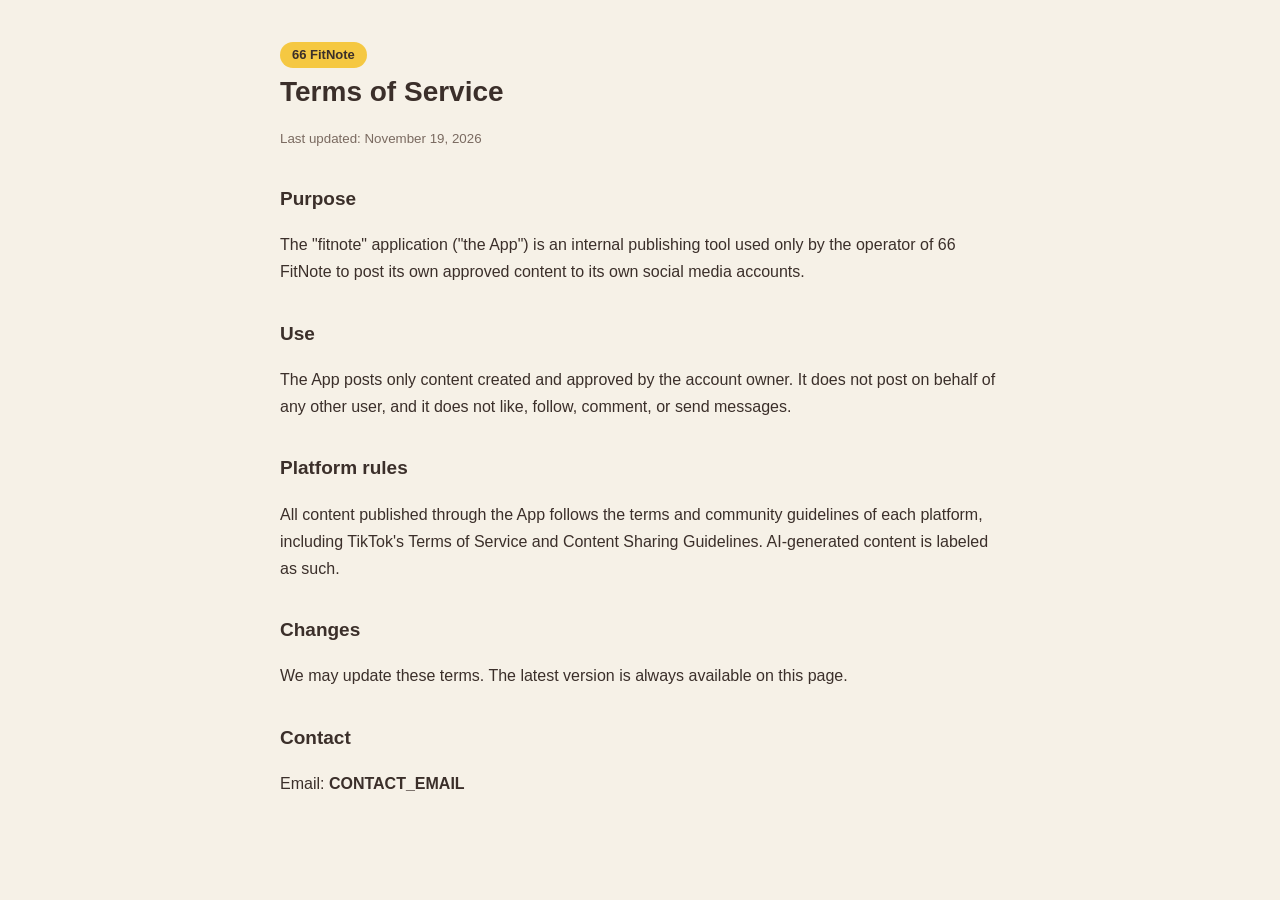
==== terms.html @ 97c1cacd "Add files via upload" ====
<!doctype html><html lang="en"><head><meta charset="utf-8"><meta name="viewport" content="width=device-width,initial-scale=1"><title>Terms of Service</title><link rel="stylesheet" href="style.css"></head>
<body><main>
<span class="tag">66 FitNote</span>
<h1>Terms of Service</h1>
<small>Last updated: November 19, 2026</small>
<h2>Purpose</h2>
<p>The "fitnote" application ("the App") is an internal publishing tool used only by the operator of 66 FitNote to post its own approved content to its own social media accounts.</p>
<h2>Use</h2>
<p>The App posts only content created and approved by the account owner. It does not post on behalf of any other user, and it does not like, follow, comment, or send messages.</p>
<h2>Platform rules</h2>
<p>All content published through the App follows the terms and community guidelines of each platform, including TikTok's Terms of Service and Content Sharing Guidelines. AI-generated content is labeled as such.</p>
<h2>Changes</h2>
<p>We may update these terms. The latest version is always available on this page.</p>
<h2>Contact</h2>
<p>Email: <strong>CONTACT_EMAIL</strong></p>
</main></body></html>
---- style.css ----
body{margin:0;background:#F6F1E7;color:#3B2F2A;font-family:-apple-system,"Apple SD Gothic Neo","Noto Sans KR",sans-serif;line-height:1.7}
main{max-width:720px;margin:0 auto;padding:40px 20px}
h1{font-size:28px;margin:0 0 8px}h2{font-size:19px;margin-top:32px}
.tag{display:inline-block;background:#F5C842;border-radius:999px;padding:2px 12px;font-size:13px;font-weight:700}
.box{background:#fff;border-radius:12px;padding:16px 20px;margin:16px 0;word-break:break-all}
a{color:#3B2F2A}small{color:#7a6a60}
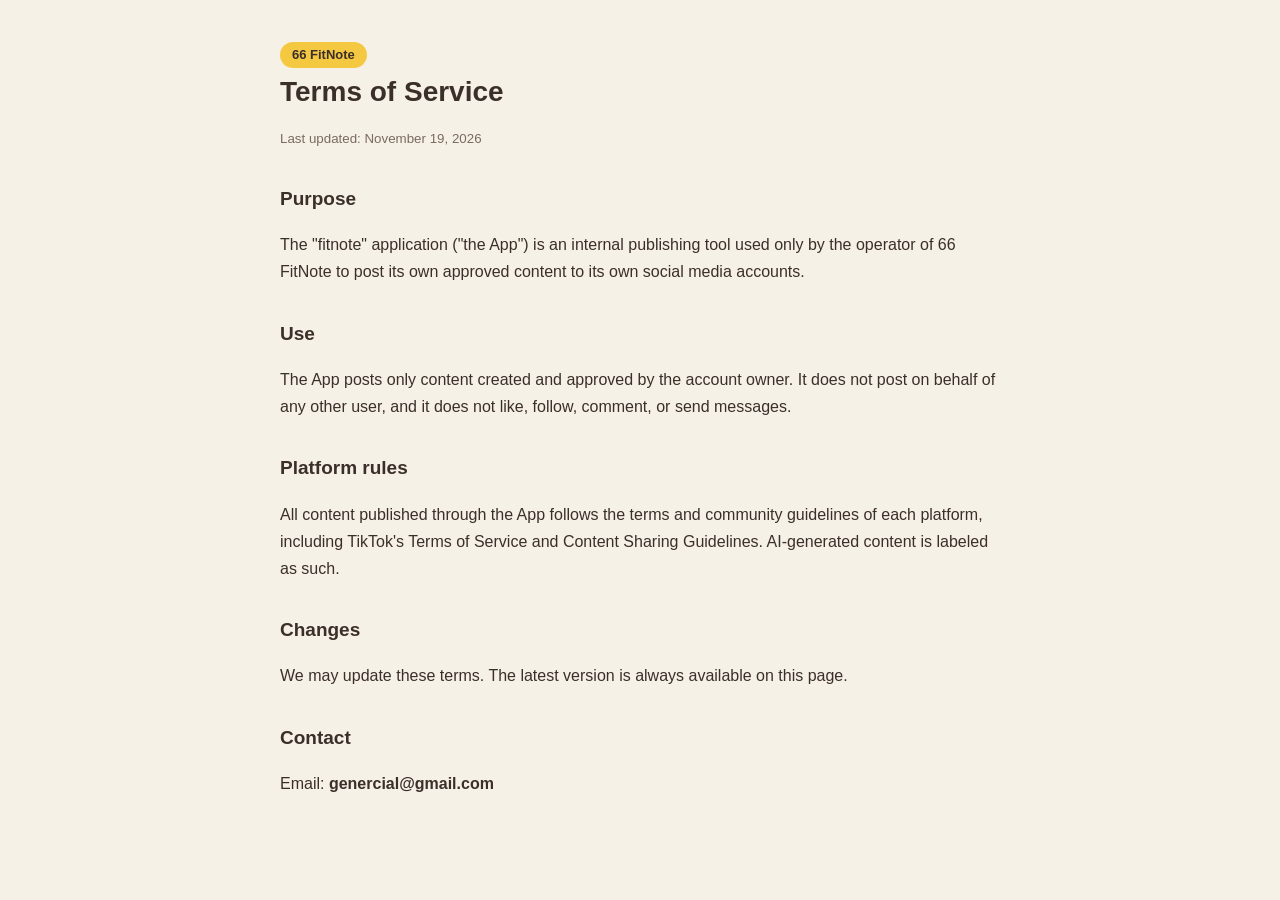
==== commit bd785391: "Update terms.html" ====
--- a/terms.html
+++ b/terms.html
@@ -12,5 +12,5 @@
 <h2>Changes</h2>
 <p>We may update these terms. The latest version is always available on this page.</p>
 <h2>Contact</h2>
-<p>Email: <strong>CONTACT_EMAIL</strong></p>
+<p>Email: <strong>genercial@gmail.com</strong></p>
 </main></body></html>
